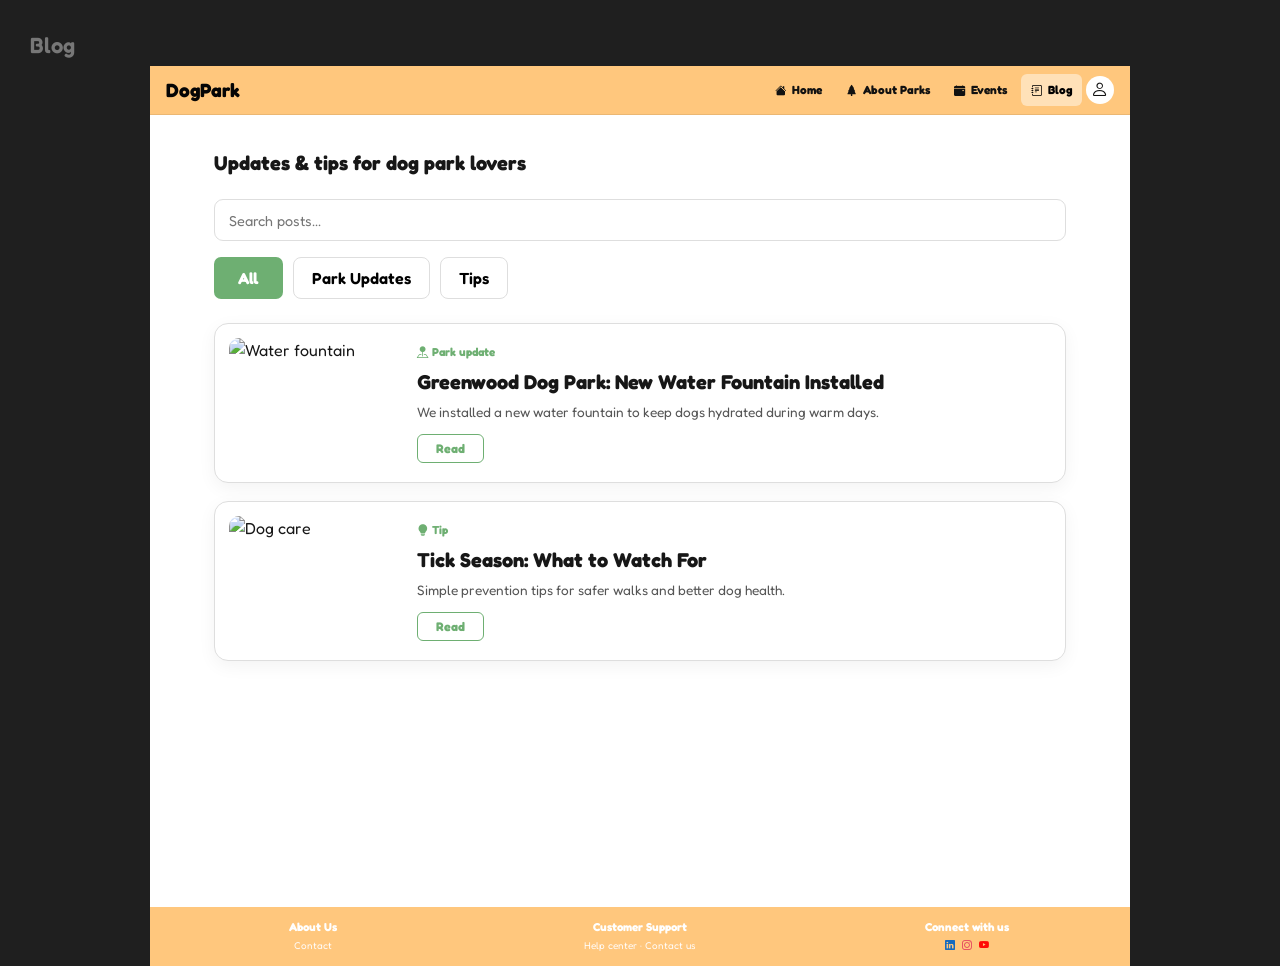
==== blog.html @ 92a238b3 "[+] add fist version page for the site." ====
<!doctype html>
<html lang="fr">
<head>
  <meta charset="utf-8"><meta name="viewport" content="width=device-width, initial-scale=1"><title>DogPark - Blog</title>
  <link href="https://cdn.jsdelivr.net/npm/bootstrap@5.3.3/dist/css/bootstrap.min.css" rel="stylesheet">
  <link rel="stylesheet" href="https://cdn.jsdelivr.net/npm/bootstrap-icons@1.11.3/font/bootstrap-icons.css">
  <link rel="preconnect" href="https://fonts.googleapis.com"><link rel="preconnect" href="https://fonts.gstatic.com" crossorigin>
  <link href="https://fonts.googleapis.com/css2?family=Fredoka:wght@500;600;700;800&display=swap" rel="stylesheet">
  <link rel="stylesheet" href="css/base.css"><link rel="stylesheet" href="css/navbar.css"><link rel="stylesheet" href="css/footer.css"><link rel="stylesheet" href="css/blog.css">
</head>
<body>
<h2 class="frame-title">Blog</h2>
<main class="page">
  <nav class="navbar navbar-expand-md dog-navbar"><div class="container-fluid px-3"><a class="navbar-brand" href="index.html">DogPark <i class="bi bi-paw-fill"></i></a><button class="navbar-toggler" type="button" data-bs-toggle="collapse" data-bs-target="#mainNav" aria-label="Menu"><span class="navbar-toggler-icon"></span></button><div class="collapse navbar-collapse" id="mainNav"><ul class="navbar-nav ms-auto align-items-md-center gap-md-1"><li class="nav-item"><a class="nav-link" href="index.html"><i class="bi bi-house-fill"></i> Home</a></li><li class="nav-item"><a class="nav-link" href="parks.html"><i class="bi bi-tree-fill"></i> About Parks</a></li><li class="nav-item"><a class="nav-link" href="events.html"><i class="bi bi-calendar-event-fill"></i> Events</a></li><li class="nav-item"><a class="nav-link active" href="blog.html"><i class="bi bi-journal-text"></i> Blog</a></li><li class="nav-item"><a class="profile-circle" href="#"><i class="bi bi-person"></i></a></li></ul></div></div></nav>
  <section class="content-shell">
    <h5 class="fw-heavy">Updates & tips for dog park lovers</h5>
    <input class="search-box my-3" placeholder="Search posts...">
    <div class="category-row"><button class="btn-green py-2">All</button><button class="btn-soft">Park Updates</button><button class="btn-soft">Tips</button></div>
    <article class="blog-card">
      <img src="https://images.unsplash.com/photo-1558788353-f76d92427f16?auto=format&fit=crop&w=500&q=80" alt="Water fountain">
      <div><span class="tag"><i class="bi bi-pin-map-fill"></i> Park update</span><h5>Greenwood Dog Park: New Water Fountain Installed</h5><p>We installed a new water fountain to keep dogs hydrated during warm days.</p><a class="read-btn" href="#">Read</a></div>
    </article>
    <article class="blog-card">
      <img src="https://images.unsplash.com/photo-1537151625747-768eb6cf92b2?auto=format&fit=crop&w=500&q=80" alt="Dog care">
      <div><span class="tag"><i class="bi bi-lightbulb-fill"></i> Tip</span><h5>Tick Season: What to Watch For</h5><p>Simple prevention tips for safer walks and better dog health.</p><a class="read-btn" href="#">Read</a></div>
    </article>
  </section>
  <footer class="dog-footer"><div class="container"><div class="row text-center"><div class="col-4"><h6>About Us</h6><p>Contact</p></div><div class="col-4"><h6>Customer Support</h6><p>Help center · Contact us</p></div><div class="col-4"><h6>Connect with us</h6><p><i class="bi bi-linkedin"></i> <i class="bi bi-instagram"></i> <i class="bi bi-youtube"></i></p></div></div></div></footer>
</main>
<script src="https://cdn.jsdelivr.net/npm/bootstrap@5.3.3/dist/js/bootstrap.bundle.min.js"></script>
</body></html>
---- css/base.css ----
:root{
  --orange:#ffc77d;
  --green:#6eaf72;
  --pink:#ff6377;
  --dark:#171717;
  --muted:#f7f7f7;
  --border:#dedede;
  --shadow:0 8px 24px rgba(0,0,0,.08);
}
*{box-sizing:border-box}
body{
  margin:0;
  background:#1f1f1f;
  color:var(--dark);
  font-family:"Fredoka", system-ui, -apple-system, BlinkMacSystemFont, "Segoe UI", sans-serif;
}
.frame-title{color:#777;margin:32px 0 8px 30px;font-size:22px;font-weight:600}
.page{width:min(100%,980px);min-height:100vh;margin:0 auto;background:#fff;display:flex;flex-direction:column}
.content-shell{padding:36px clamp(18px,5vw,64px);flex:1}
img{max-width:100%;display:block}.fw-heavy{font-weight:800}.small-text{font-size:.78rem}.section-card{background:#fff;border:1px solid var(--border);border-radius:14px;box-shadow:var(--shadow)}
.search-box,.small-select{width:100%;height:42px;border:1px solid var(--border);border-radius:9px;padding:0 14px;background:#fff;outline:none;font-size:.9rem}.search-box:focus,.small-select:focus{border-color:var(--green);box-shadow:0 0 0 .2rem rgba(110,175,114,.16)}
.btn-green{display:inline-flex;align-items:center;gap:8px;background:var(--green);color:#fff;border:0;border-radius:7px;padding:10px 24px;text-decoration:none;font-weight:700}.btn-green:hover{background:#5b9c5f;color:#fff}.btn-soft{border:1px solid var(--border);background:#fff;border-radius:8px;padding:8px 18px;font-weight:600}.chip{border:1px solid var(--border);background:#fff;border-radius:999px;padding:7px 12px;font-size:.78rem;font-weight:600;display:inline-flex;gap:6px;align-items:center}
@media(max-width:768px){.frame-title{margin-left:16px}.content-shell{padding:28px 16px}}
---- css/navbar.css ----
.dog-navbar{background:var(--orange);min-height:44px;border-bottom:1px solid rgba(0,0,0,.08)}
.dog-navbar .navbar-brand{font-size:1.2rem;font-weight:800;color:#050505;padding:0;margin-right:18px}.dog-navbar .navbar-brand i{font-size:1rem;margin-left:3px}.dog-navbar .nav-link{color:#111;font-size:.74rem;font-weight:700;padding:7px 10px!important;border-radius:6px}.dog-navbar .nav-link.active,.dog-navbar .nav-link:hover{background:rgba(255,255,255,.45);color:#000}.dog-navbar .nav-link i{font-size:.7rem;margin-right:3px}.profile-circle{width:28px;height:28px;border-radius:50%;background:#fff;color:#111;display:inline-flex;align-items:center;justify-content:center;text-decoration:none;font-size:1.1rem}.navbar-toggler{border:0;padding:2px}.navbar-toggler:focus{box-shadow:none}
@media(max-width:768px){.dog-navbar .navbar-nav{padding-top:8px}.profile-circle{margin-left:9px}}
---- css/footer.css ----
.dog-footer{background:var(--orange);padding:14px 0;margin-top:auto;color:#fff}.dog-footer h6{font-size:.72rem;font-weight:800;margin:0 0 3px}.dog-footer p{font-size:.62rem;margin:0;opacity:.95}.dog-footer i{margin:0 2px}.dog-footer .bi-linkedin{color:#0a66c2}.dog-footer .bi-instagram{color:#e4405f}.dog-footer .bi-youtube{color:#ff0000}
---- css/blog.css ----
.category-row{display:flex;gap:10px;flex-wrap:wrap;margin-bottom:24px}.blog-card{border:1px solid var(--border);border-radius:14px;padding:14px;display:grid;grid-template-columns:170px 1fr;gap:18px;margin-bottom:18px;box-shadow:0 5px 18px rgba(0,0,0,.05);background:#fff}.blog-card img{width:100%;height:130px;object-fit:cover;border-radius:10px}.blog-card h5{font-weight:800;margin:8px 0 8px}.blog-card p{font-size:.85rem;color:#555;margin-bottom:12px}.tag{font-size:.72rem;color:var(--green);font-weight:800}.read-btn{border:1px solid var(--green);color:var(--green);border-radius:6px;padding:6px 18px;text-decoration:none;font-size:.78rem;font-weight:700}.read-btn:hover{background:var(--green);color:#fff}
@media(max-width:640px){.blog-card{grid-template-columns:1fr}.blog-card img{height:190px}}
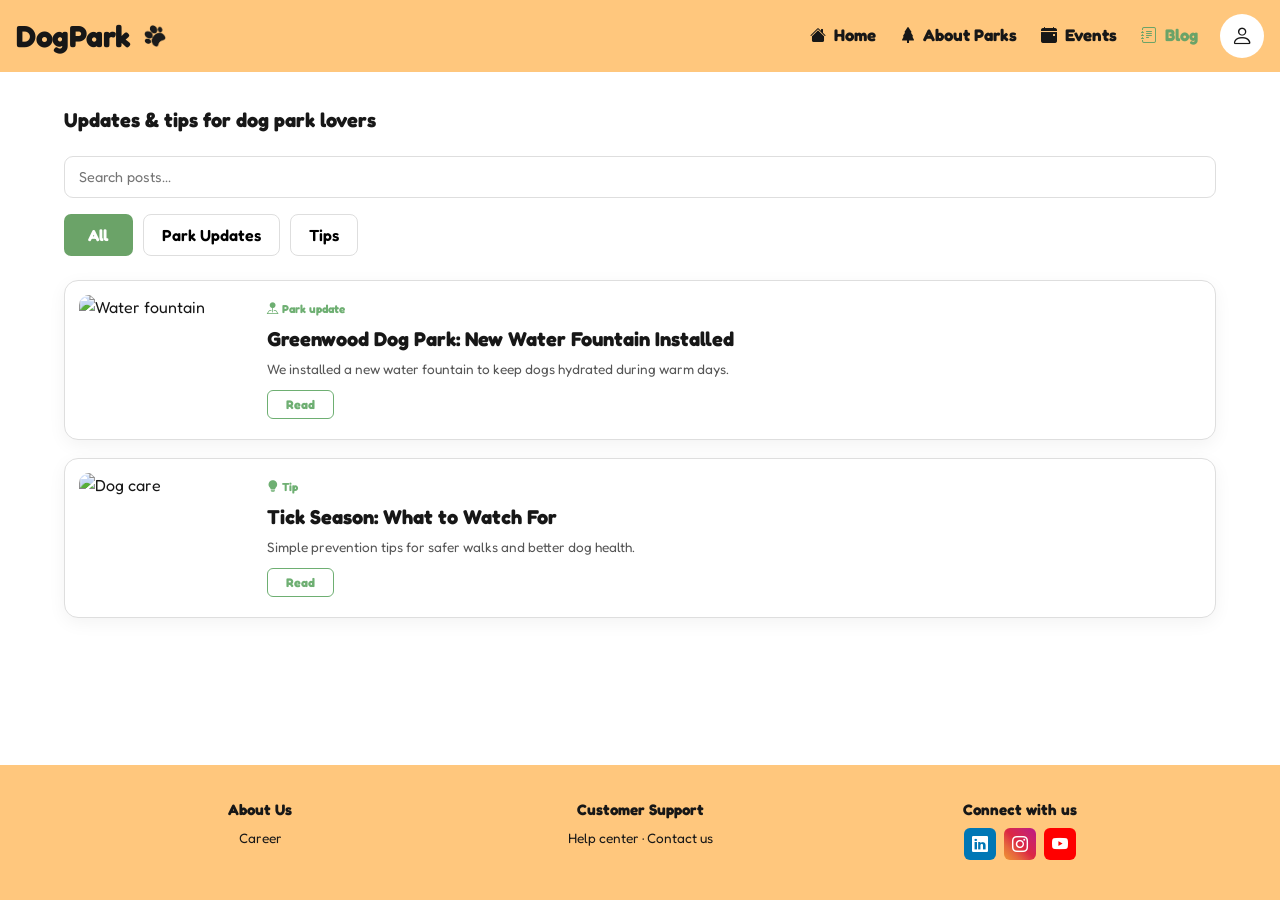
==== commit b59f7e01: "Add partials for navbar and footer, and implement dynamic loading - Created a new JavaScript file `p" ====
--- a/blog.html
+++ b/blog.html
@@ -9,23 +9,27 @@
   <link rel="stylesheet" href="css/base.css"><link rel="stylesheet" href="css/navbar.css"><link rel="stylesheet" href="css/footer.css"><link rel="stylesheet" href="css/blog.css">
 </head>
 <body>
-<h2 class="frame-title">Blog</h2>
-<main class="page">
-  <nav class="navbar navbar-expand-md dog-navbar"><div class="container-fluid px-3"><a class="navbar-brand" href="index.html">DogPark <i class="bi bi-paw-fill"></i></a><button class="navbar-toggler" type="button" data-bs-toggle="collapse" data-bs-target="#mainNav" aria-label="Menu"><span class="navbar-toggler-icon"></span></button><div class="collapse navbar-collapse" id="mainNav"><ul class="navbar-nav ms-auto align-items-md-center gap-md-1"><li class="nav-item"><a class="nav-link" href="index.html"><i class="bi bi-house-fill"></i> Home</a></li><li class="nav-item"><a class="nav-link" href="parks.html"><i class="bi bi-tree-fill"></i> About Parks</a></li><li class="nav-item"><a class="nav-link" href="events.html"><i class="bi bi-calendar-event-fill"></i> Events</a></li><li class="nav-item"><a class="nav-link active" href="blog.html"><i class="bi bi-journal-text"></i> Blog</a></li><li class="nav-item"><a class="profile-circle" href="#"><i class="bi bi-person"></i></a></li></ul></div></div></nav>
-  <section class="content-shell">
-    <h5 class="fw-heavy">Updates & tips for dog park lovers</h5>
-    <input class="search-box my-3" placeholder="Search posts...">
-    <div class="category-row"><button class="btn-green py-2">All</button><button class="btn-soft">Park Updates</button><button class="btn-soft">Tips</button></div>
-    <article class="blog-card">
-      <img src="https://images.unsplash.com/photo-1558788353-f76d92427f16?auto=format&fit=crop&w=500&q=80" alt="Water fountain">
-      <div><span class="tag"><i class="bi bi-pin-map-fill"></i> Park update</span><h5>Greenwood Dog Park: New Water Fountain Installed</h5><p>We installed a new water fountain to keep dogs hydrated during warm days.</p><a class="read-btn" href="#">Read</a></div>
-    </article>
-    <article class="blog-card">
-      <img src="https://images.unsplash.com/photo-1537151625747-768eb6cf92b2?auto=format&fit=crop&w=500&q=80" alt="Dog care">
-      <div><span class="tag"><i class="bi bi-lightbulb-fill"></i> Tip</span><h5>Tick Season: What to Watch For</h5><p>Simple prevention tips for safer walks and better dog health.</p><a class="read-btn" href="#">Read</a></div>
-    </article>
-  </section>
-  <footer class="dog-footer"><div class="container"><div class="row text-center"><div class="col-4"><h6>About Us</h6><p>Contact</p></div><div class="col-4"><h6>Customer Support</h6><p>Help center · Contact us</p></div><div class="col-4"><h6>Connect with us</h6><p><i class="bi bi-linkedin"></i> <i class="bi bi-instagram"></i> <i class="bi bi-youtube"></i></p></div></div></div></footer>
-</main>
-<script src="https://cdn.jsdelivr.net/npm/bootstrap@5.3.3/dist/js/bootstrap.bundle.min.js"></script>
-</body></html>
+  <main class="page">
+    <div id="navbar-placeholder"></div>
+
+    <section class="content-shell">
+      <h5 class="fw-heavy">Updates & tips for dog park lovers</h5>
+      <input class="search-box my-3" placeholder="Search posts...">
+      <div class="category-row"><button class="btn-green py-2">All</button><button class="btn-soft">Park Updates</button><button class="btn-soft">Tips</button></div>
+      <article class="blog-card">
+        <img src="https://images.unsplash.com/photo-1558788353-f76d92427f16?auto=format&fit=crop&w=500&q=80" alt="Water fountain">
+        <div><span class="tag"><i class="bi bi-pin-map-fill"></i> Park update</span><h5>Greenwood Dog Park: New Water Fountain Installed</h5><p>We installed a new water fountain to keep dogs hydrated during warm days.</p><a class="read-btn" href="#">Read</a></div>
+      </article>
+      <article class="blog-card">
+        <img src="https://images.unsplash.com/photo-1537151625747-768eb6cf92b2?auto=format&fit=crop&w=500&q=80" alt="Dog care">
+        <div><span class="tag"><i class="bi bi-lightbulb-fill"></i> Tip</span><h5>Tick Season: What to Watch For</h5><p>Simple prevention tips for safer walks and better dog health.</p><a class="read-btn" href="#">Read</a></div>
+      </article>
+    </section>
+
+    <div id="footer-placeholder"></div>
+  </main>
+
+  <script src="https://cdn.jsdelivr.net/npm/bootstrap@5.3.3/dist/js/bootstrap.bundle.min.js"></script>
+  <script src="js/partials.js"></script>
+</body>
+</html>
--- a/css/base.css
+++ b/css/base.css
@@ -1,23 +1,131 @@
-:root{
-  --orange:#ffc77d;
-  --green:#6eaf72;
-  --pink:#ff6377;
-  --dark:#171717;
-  --muted:#f7f7f7;
-  --border:#dedede;
-  --shadow:0 8px 24px rgba(0,0,0,.08);
+@import url('https://fonts.googleapis.com/css2?family=Fredoka:wght@500;600;700;800&display=swap');
+
+:root {
+  --orange: #ffc77d;
+  --green: #6eaf72;
+  --active: #6BA368;
+  --pink: #ff6377;
+  --yellow: #FFF04C;
+  --dark: #171717;
+  --muted: #f7f7f7;
+  --border: #dedede;
+  --shadow: 0 8px 24px rgba(0,0,0,.08);
+  --font-main: "Fredoka", system-ui, -apple-system, BlinkMacSystemFont, "Segoe UI", sans-serif;
 }
-*{box-sizing:border-box}
-body{
-  margin:0;
-  background:#1f1f1f;
-  color:var(--dark);
-  font-family:"Fredoka", system-ui, -apple-system, BlinkMacSystemFont, "Segoe UI", sans-serif;
+
+*, *::before, *::after {
+  box-sizing: border-box;
 }
-.frame-title{color:#777;margin:32px 0 8px 30px;font-size:22px;font-weight:600}
-.page{width:min(100%,980px);min-height:100vh;margin:0 auto;background:#fff;display:flex;flex-direction:column}
-.content-shell{padding:36px clamp(18px,5vw,64px);flex:1}
-img{max-width:100%;display:block}.fw-heavy{font-weight:800}.small-text{font-size:.78rem}.section-card{background:#fff;border:1px solid var(--border);border-radius:14px;box-shadow:var(--shadow)}
-.search-box,.small-select{width:100%;height:42px;border:1px solid var(--border);border-radius:9px;padding:0 14px;background:#fff;outline:none;font-size:.9rem}.search-box:focus,.small-select:focus{border-color:var(--green);box-shadow:0 0 0 .2rem rgba(110,175,114,.16)}
-.btn-green{display:inline-flex;align-items:center;gap:8px;background:var(--green);color:#fff;border:0;border-radius:7px;padding:10px 24px;text-decoration:none;font-weight:700}.btn-green:hover{background:#5b9c5f;color:#fff}.btn-soft{border:1px solid var(--border);background:#fff;border-radius:8px;padding:8px 18px;font-weight:600}.chip{border:1px solid var(--border);background:#fff;border-radius:999px;padding:7px 12px;font-size:.78rem;font-weight:600;display:inline-flex;gap:6px;align-items:center}
-@media(max-width:768px){.frame-title{margin-left:16px}.content-shell{padding:28px 16px}}
+
+body {
+  margin: 0;
+  background: #1f1f1f;
+  color: var(--dark);
+  font-family: var(--font-main);
+}
+
+img {
+  max-width: 100%;
+  display: block;
+}
+
+.frame-title {
+  color: #777;
+  margin: 32px 0 8px 30px;
+  font-size: 22px;
+  font-weight: 600;
+}
+
+.page {
+  width: 100%;
+  min-height: 100vh;
+  margin: 0 auto;
+  background: white;
+  display: flex;
+  flex-direction: column;
+}
+
+.content-shell {
+  padding: 36px clamp(18px, 5vw, 64px);
+  flex: 1;
+}
+
+.fw-heavy { font-weight: 800; }
+.small-text { font-size: .78rem; }
+
+.search-box,
+.small-select {
+  width: 100%;
+  height: 42px;
+  border: 1px solid var(--border);
+  border-radius: 9px;
+  padding: 0 14px;
+  background: white;
+  outline: none;
+  font-size: .9rem;
+  font-family: var(--font-main);
+}
+
+.search-box:focus,
+.small-select:focus {
+  border-color: var(--active);
+  box-shadow: 0 0 0 .2rem rgba(107, 163, 104, .16);
+}
+
+.section-card {
+  background: white;
+  border: 1px solid var(--border);
+  border-radius: 14px;
+  box-shadow: var(--shadow);
+}
+
+.btn-green {
+  display: inline-flex;
+  align-items: center;
+  gap: 8px;
+  background: var(--active);
+  color: white;
+  border: 0;
+  border-radius: 7px;
+  padding: 10px 24px;
+  font-family: var(--font-main);
+  font-weight: 700;
+  text-decoration: none;
+  cursor: pointer;
+  transition: background 0.15s ease;
+}
+.btn-green:hover {
+  background: #5b9c5f;
+  color: white;
+}
+
+.btn-soft {
+  border: 1px solid var(--border);
+  background: white;
+  border-radius: 8px;
+  padding: 8px 18px;
+  font-family: var(--font-main);
+  font-weight: 600;
+  cursor: pointer;
+  transition: background 0.15s ease;
+}
+.btn-soft:hover {
+  background: var(--muted);
+}
+
+.chip {
+  border: 1px solid var(--border);
+  background: white;
+  border-radius: 999px;
+  padding: 7px 12px;
+  font-size: .78rem;
+  font-weight: 600;
+  display: inline-flex;
+  gap: 6px;
+  align-items: center;
+}
+
+@media (max-width: 768px) {
+  .frame-title   { margin-left: 16px; }
+  .content-shell { padding: 28px 16px; }
+}
--- a/css/navbar.css
+++ b/css/navbar.css
@@ -1,3 +1,80 @@
-.dog-navbar{background:var(--orange);min-height:44px;border-bottom:1px solid rgba(0,0,0,.08)}
-.dog-navbar .navbar-brand{font-size:1.2rem;font-weight:800;color:#050505;padding:0;margin-right:18px}.dog-navbar .navbar-brand i{font-size:1rem;margin-left:3px}.dog-navbar .nav-link{color:#111;font-size:.74rem;font-weight:700;padding:7px 10px!important;border-radius:6px}.dog-navbar .nav-link.active,.dog-navbar .nav-link:hover{background:rgba(255,255,255,.45);color:#000}.dog-navbar .nav-link i{font-size:.7rem;margin-right:3px}.profile-circle{width:28px;height:28px;border-radius:50%;background:#fff;color:#111;display:inline-flex;align-items:center;justify-content:center;text-decoration:none;font-size:1.1rem}.navbar-toggler{border:0;padding:2px}.navbar-toggler:focus{box-shadow:none}
-@media(max-width:768px){.dog-navbar .navbar-nav{padding-top:8px}.profile-circle{margin-left:9px}}
+.dog-navbar {
+  background-color: var(--orange);
+  min-height: 70px;
+  font-family: var(--font-main);
+}
+
+.dog-navbar .navbar-brand {
+  font-family: var(--font-main);
+  font-size: 1.9rem;
+  font-weight: 800;
+  color: var(--text-dark);
+  letter-spacing: -0.5px;
+  display: flex;
+  align-items: center;
+  gap: 8px;
+  text-decoration: none;
+}
+
+.dog-navbar .paw-icon {
+  width: 32px;
+  height: 32px;
+  object-fit: contain;
+}
+
+.dog-navbar .nav-link {
+  color: var(--text-dark);
+  font-family: var(--font-main);
+  font-size: 1.05rem;
+  font-weight: 700;
+  padding: 6px 10px !important;
+  border-radius: 6px;
+  transition: color 0.15s ease;
+  text-decoration: none;
+}
+
+.dog-navbar .nav-link i {
+  font-size: 1rem;
+  margin-right: 4px;
+}
+
+.dog-navbar .nav-link:hover {
+  color: var(--active);
+}
+
+.dog-navbar .nav-link.active {
+  color: var(--active);
+}
+
+.dog-navbar .nav-link.active i {
+  color: var(--active);
+}
+
+.dog-navbar .profile-circle {
+  width: 44px;
+  height: 44px;
+  border-radius: 50%;
+  background-color: white;
+  color: var(--text-dark);
+  display: inline-flex;
+  align-items: center;
+  justify-content: center;
+  font-size: 1.4rem;
+  text-decoration: none;
+  margin-left: 8px;
+  transition: background-color 0.15s ease;
+}
+
+.dog-navbar .profile-circle:hover {
+  background-color: #f0f0f0;
+}
+
+@media (max-width: 768px) {
+  .dog-navbar .navbar-nav {
+    padding: 8px 0;
+    gap: 4px !important;
+  }
+  .dog-navbar .nav-link {
+    font-size: 0.95rem;
+  }
+}
--- a/css/footer.css
+++ b/css/footer.css
@@ -1 +1,40 @@
-.dog-footer{background:var(--orange);padding:14px 0;margin-top:auto;color:#fff}.dog-footer h6{font-size:.72rem;font-weight:800;margin:0 0 3px}.dog-footer p{font-size:.62rem;margin:0;opacity:.95}.dog-footer i{margin:0 2px}.dog-footer .bi-linkedin{color:#0a66c2}.dog-footer .bi-instagram{color:#e4405f}.dog-footer .bi-youtube{color:#ff0000}
+.dog-footer {
+  background-color: var(--orange);
+  padding: 36px 20px;
+  margin-top: auto;
+  font-family: var(--font-main);
+}
+
+.dog-footer h6 {
+  font-weight: 800;
+  font-size: 0.95rem;
+  margin-bottom: 8px;
+}
+
+.dog-footer p, .footer-link {
+  font-size: 0.85rem;
+  color: var(--text-dark);
+  text-decoration: none;
+}
+
+.footer-link:hover {
+  text-decoration: underline;
+}
+
+.social-icon {
+  width: 32px;
+  height: 32px;
+  border-radius: 6px;
+  display: inline-flex;
+  align-items: center;
+  justify-content: center;
+  color: #fff;
+  font-size: 1rem;
+  text-decoration: none;
+  transition: opacity 0.15s;
+}
+.social-icon:hover { opacity: 0.8; color: #fff; }
+
+.linkedin { background-color: #0077B5; }
+.instagram { background: linear-gradient(45deg,#f09433,#e6683c,#dc2743,#cc2366,#bc1888); }
+.youtube { background-color: #FF0000; }
